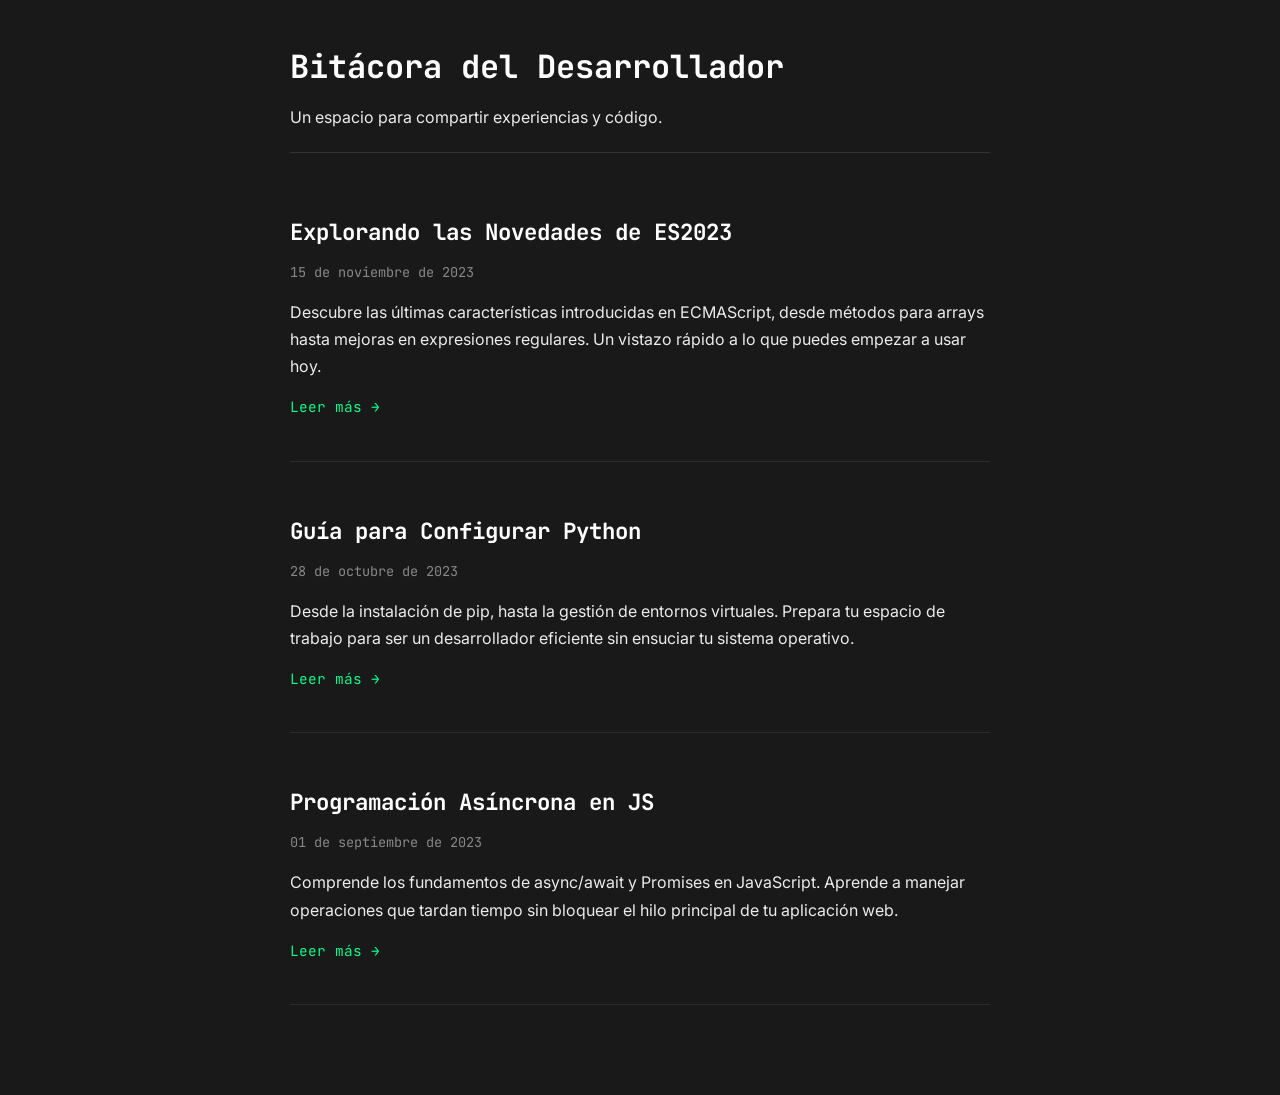
==== index.html @ a246b900 "version inicial:Estetica Hacker-Notion aplicada" ====
<!DOCTYPE html>
<html lang="es">
<head>
    <meta charset="UTF-8">
    <meta name="viewport" content="width=device-width, initial-scale=1.0">
    <title>Bitácora del Desarrollador</title>
    <link href="https://fonts.googleapis.com/css2?family=Inter:wght@400;600&family=JetBrains+Mono:wght@400;700&display=swap" rel="stylesheet">
    <link rel="stylesheet" href="style.css">
</head>
<body>
    <div class="contenedor">
        <header>
            <h1>Bitácora del Desarrollador</h1>
            <p>Un espacio para compartir experiencias y código.</p>
        </header>

        <main>
            <article>
                <h2>Explorando las Novedades de ES2023</h2>
                <time datetime="2023-11-15">15 de noviembre de 2023</time>
                <p>Descubre las últimas características introducidas en ECMAScript, desde métodos para arrays hasta mejoras en expresiones regulares. Un vistazo rápido a lo que puedes empezar a usar hoy.</p>
                <a href="#" class="leer-mas">Leer más →</a>
            </article>

            <article>
                <h2>Guía para Configurar Python</h2>
                <time datetime="2023-10-28">28 de octubre de 2023</time>
                <p>Desde la instalación de pip, hasta la gestión de entornos virtuales. Prepara tu espacio de trabajo para ser un desarrollador eficiente sin ensuciar tu sistema operativo.</p>
                <a href="#" class="leer-mas">Leer más →</a>
            </article>
            
            <article>
                <h2>Programación Asíncrona en JS</h2>
                <time datetime="2023-09-01">01 de septiembre de 2023</time>
                <p>Comprende los fundamentos de async/await y Promises en JavaScript. Aprende a manejar operaciones que tardan tiempo sin bloquear el hilo principal de tu aplicación web.</p>
                <a href="#" class="leer-mas">Leer más →</a>
            </article>
        </main>
    </div>
</body>
</html>
---- style.css ----
/* Reseteo básico para limpiar márgenes por defecto del navegador */
* {
    margin: 0;
    padding: 0;
    box-sizing: border-box;
}

body {
    background-color: #191919; /* Fondo Notion Oscuro */
    color: #EBEBEB; /* Texto claro suave */
    font-family: 'Inter', sans-serif; /* Letra moderna para lectura */
    line-height: 1.7;
    padding: 40px 20px;
}

/* El truco de la columna central */
.contenedor {
    max-width: 700px;
    margin: 0 auto; /* Esto lo centra en la pantalla */
}

/* La tipografía de Terminal para elementos clave */
h1, h2, h3, time, .leer-mas {
    font-family: 'JetBrains Mono', monospace;
}

header {
    margin-bottom: 60px;
    padding-bottom: 20px;
    border-bottom: 1px solid #333;
}

header h1 {
    font-size: 2rem;
    color: #ffffff;
    margin-bottom: 10px;
}

article {
    margin-bottom: 50px;
    padding-bottom: 40px;
    border-bottom: 1px solid #2a2a2a; /* Línea separadora muy sutil */
}

article h2 {
    font-size: 1.4rem;
    margin-bottom: 10px;
    color: #ffffff;
}

time {
    display: block;
    font-size: 0.85rem;
    color: #888888;
    margin-bottom: 15px;
}

.leer-mas {
    display: inline-block;
    margin-top: 15px;
    color: #00ff88; /* Verde Neón Hacker */
    text-decoration: none;
    font-size: 0.9rem;
    transition: 0.2s ease-in-out;
}

.leer-mas:hover {
    color: #ffffff;
    text-shadow: 0 0 8px #00ff88; /* Pequeño brillo al pasar el mouse */
}
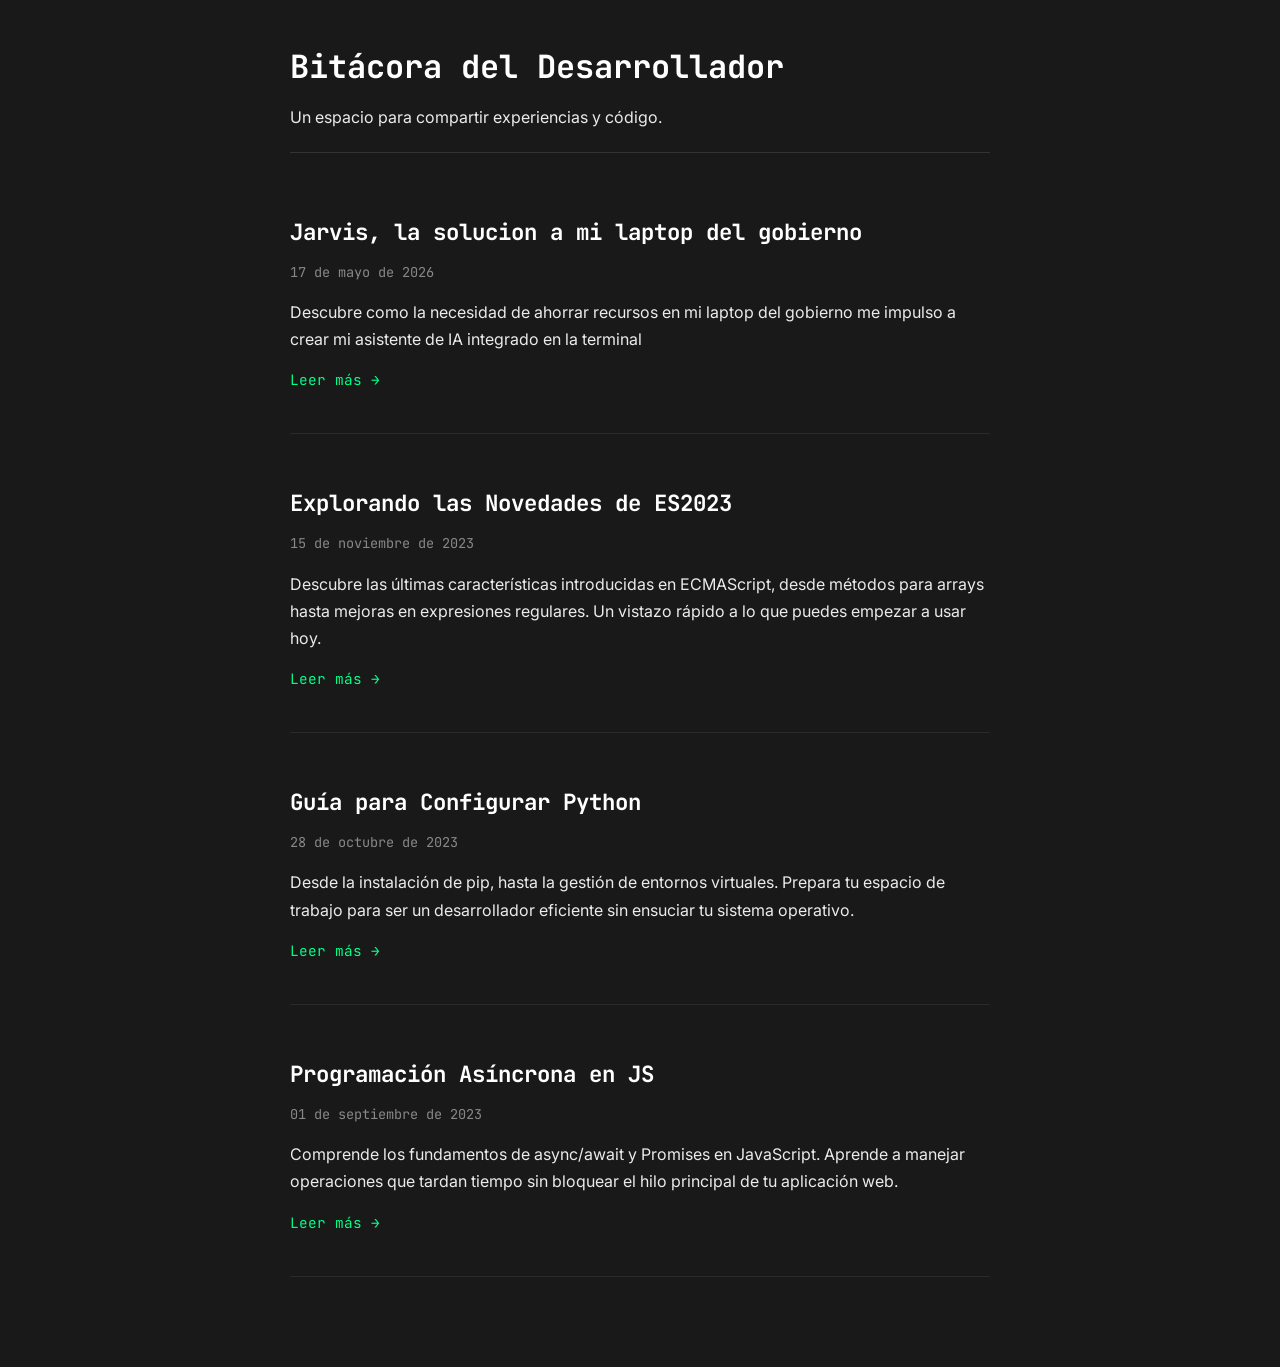
==== commit 162c1258: "Agregando seccion de jarvis y nuevos articulos" ====
--- a/index.html
+++ b/index.html
@@ -16,10 +16,18 @@
 
         <main>
             <article>
+                <!-- Este es el enlace que hemos modificado para apuntar a 'sobre-mi.html' -->
+                <h2>Jarvis, la solucion a mi laptop del gobierno</h2>
+                <time datetime="2023-11-20">17 de mayo de 2026</time>
+                <p>Descubre como la necesidad de ahorrar recursos en mi laptop del gobierno me impulso a crear mi asistente de IA integrado en la terminal</p>
+                <a href="./articulo-jarvis.html" class="leer-mas">Leer más →</a>
+            </article>
+
+            <article>
                 <h2>Explorando las Novedades de ES2023</h2>
                 <time datetime="2023-11-15">15 de noviembre de 2023</time>
                 <p>Descubre las últimas características introducidas en ECMAScript, desde métodos para arrays hasta mejoras en expresiones regulares. Un vistazo rápido a lo que puedes empezar a usar hoy.</p>
-                <a href="#" class="leer-mas">Leer más →</a>
+                <a href="./articulo-es2023.html" class="leer-mas">Leer más →</a>
             </article>
 
             <article>
--- a/style.css
+++ b/style.css
@@ -68,3 +68,7 @@
     color: #ffffff;
     text-shadow: 0 0 8px #00ff88; /* Pequeño brillo al pasar el mouse */
 }
+.leer{
+      color: #00ff88; 
+
+}
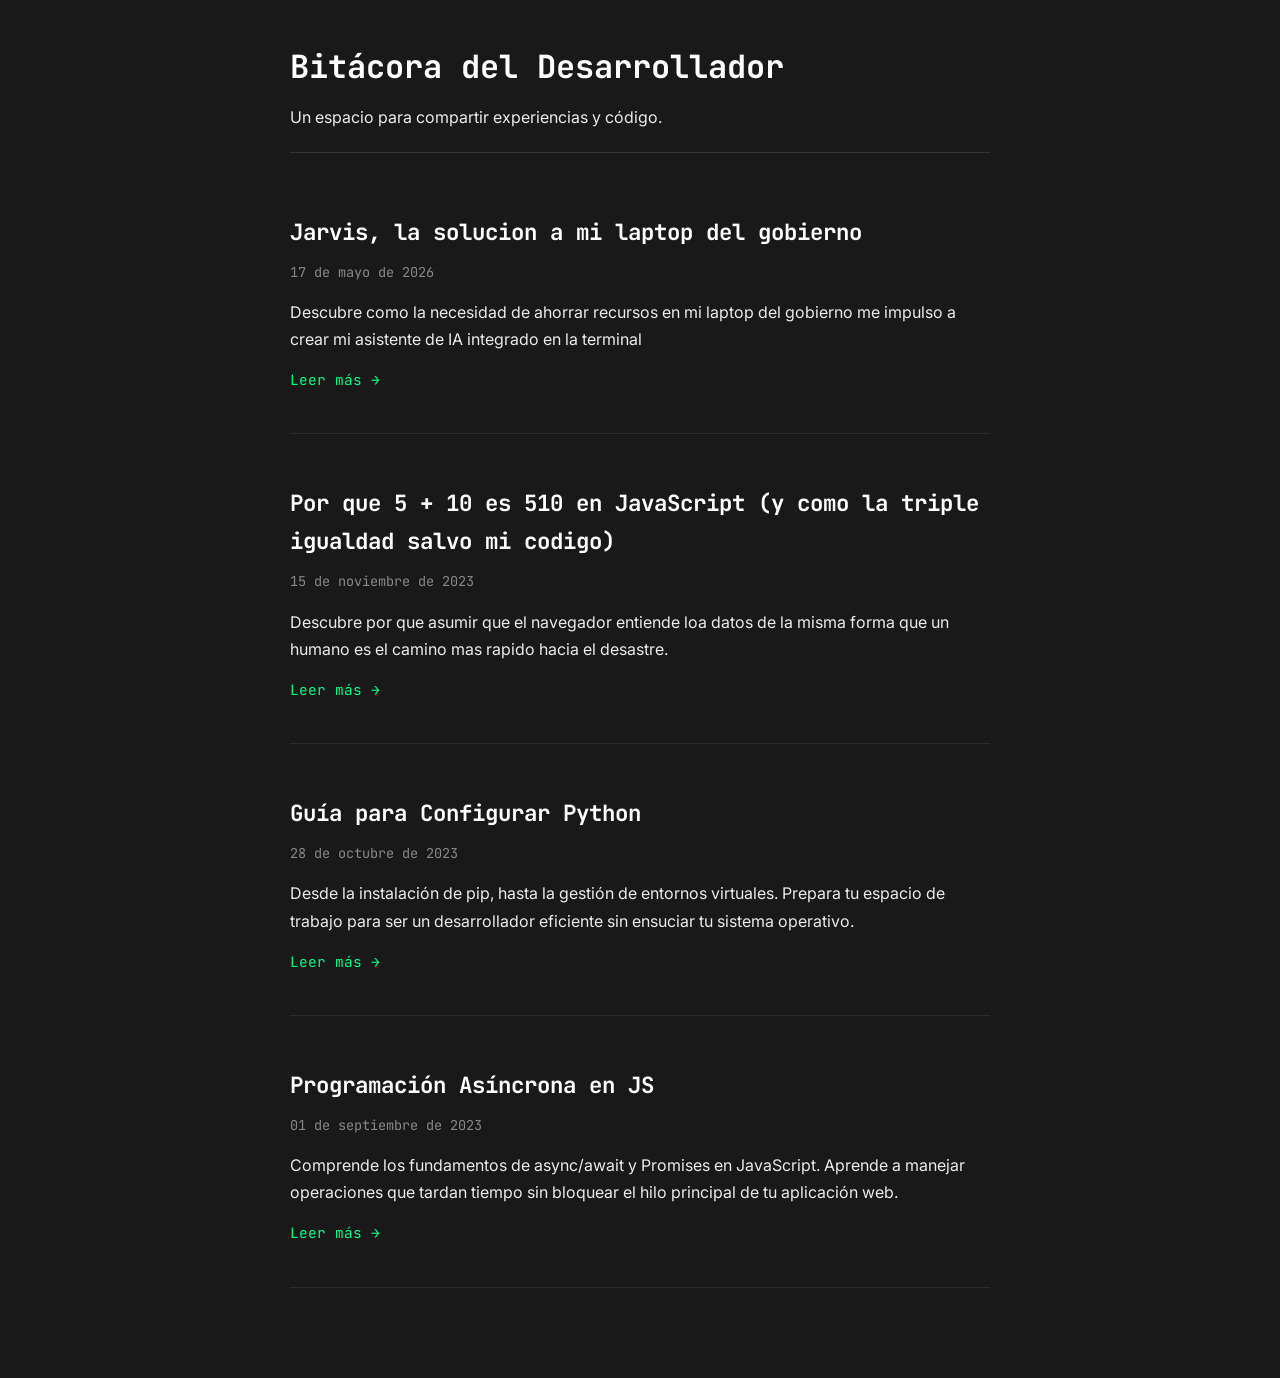
==== commit 033f8098: "Agregando articulo Terminal web" ====
--- a/index.html
+++ b/index.html
@@ -24,10 +24,10 @@
             </article>
 
             <article>
-                <h2>Explorando las Novedades de ES2023</h2>
-                <time datetime="2023-11-15">15 de noviembre de 2023</time>
-                <p>Descubre las últimas características introducidas en ECMAScript, desde métodos para arrays hasta mejoras en expresiones regulares. Un vistazo rápido a lo que puedes empezar a usar hoy.</p>
-                <a href="./articulo-es2023.html" class="leer-mas">Leer más →</a>
+                <h2>Por que 5 + 10 es 510 en JavaScript (y como la triple igualdad salvo mi codigo)</h2>
+                <time datetime="2026-5-18">15 de noviembre de 2023</time>
+                <p>Descubre  por que asumir que el navegador entiende loa datos de la misma forma que un humano es el camino mas rapido hacia el desastre.</p>
+                <a href="./articulo-Terminal.html" class="leer-mas">Leer más →</a>
             </article>
 
             <article>
